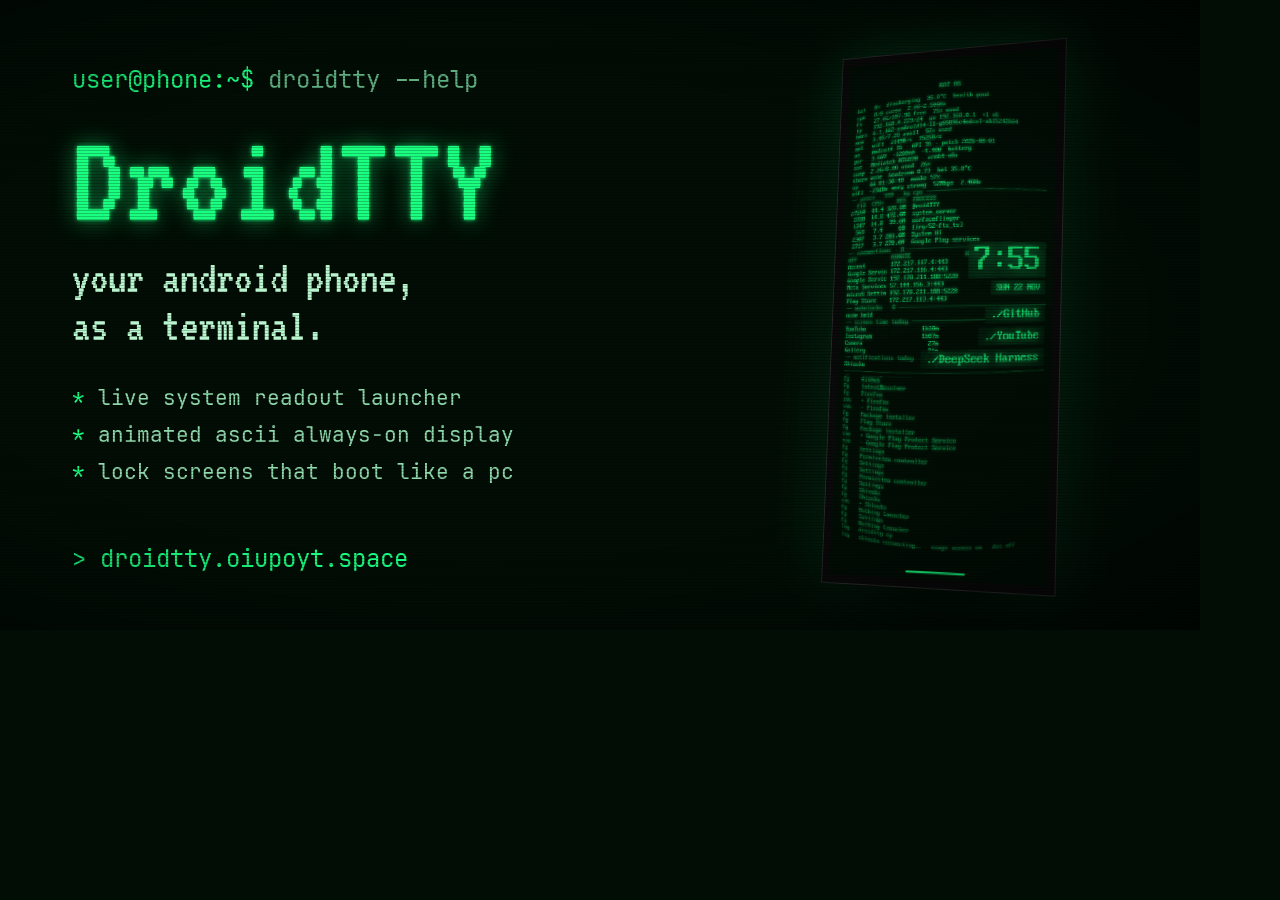
==== tools/og/card.html @ a231eb8a "Site: link preview card for Discord, WhatsApp, Instagram and others" ====
<!doctype html>
<!-- The link-preview card (1200x630). Rendered to site/assets/og.png by tools/og/render.py. -->
<html>
<head>
<meta charset="utf-8">
<style>
@font-face { font-family: "VT323"; src: url("../../site/assets/fonts/vt323_regular.ttf"); }
@font-face { font-family: "JB"; src: url("../../site/assets/fonts/jetbrainsmono_regular.ttf"); }
* { margin: 0; box-sizing: border-box; }
html, body { width: 1200px; height: 630px; overflow: hidden; }
body { background: #020e05; color: #b9f5cf; font-family: "JB", monospace; position: relative; }
/* Scanlines and vignette over everything, like the app's crt effects. */
body::after {
  content: ""; position: absolute; inset: 0; pointer-events: none;
  background:
    repeating-linear-gradient(to bottom, rgba(0,0,0,0.22) 0 1px, transparent 1px 3px),
    radial-gradient(ellipse at 40% 50%, transparent 55%, rgba(0,0,0,0.6) 100%);
}
.copy { position: absolute; left: 72px; top: 64px; width: 640px; }
.prompt { font-size: 24px; color: #5fae80; }
.prompt b { color: #1aff80; font-weight: 400; }
h1 {
  font-family: "VT323", monospace; font-weight: 400; color: #1aff80; font-size: 132px; line-height: 0.9;
  margin-top: 26px; text-shadow: 0 0 22px rgba(26,255,128,0.55), 0 0 4px rgba(26,255,128,0.8);
}
.tag { font-family: "VT323", monospace; font-size: 46px; color: #b9f5cf; line-height: 1.05; margin-top: 14px; }
.list { margin-top: 30px; font-size: 21px; line-height: 1.75; color: #8fd9ac; }
.list span { color: #1aff80; }
.url { position: absolute; left: 72px; bottom: 56px; font-size: 24px; color: #1aff80; }
.url::before { content: "> "; }
/* The phone: the real home screenshot, tilted in 3D. */
.stage { position: absolute; right: 90px; top: 0; width: 360px; height: 630px; perspective: 1400px; }
.phone {
  position: absolute; left: 70px; top: 40px; width: 246px; height: 545px;
  background: #0a0a0a; border: 1px solid #2a2a2a; padding: 8px;
  transform: rotateX(8deg) rotateY(-22deg) rotateZ(2deg);
  box-shadow: 0 40px 90px -20px rgba(0,0,0,0.9), 0 0 60px rgba(26,255,128,0.18);
}
.phone img { width: 100%; height: 100%; object-fit: cover; object-position: top; display: block; }
</style>
</head>
<body>
  <div class="copy">
    <p class="prompt"><b>user@phone:~$</b> droidtty --help</p>
    <h1>DroidTTY</h1>
    <p class="tag">your android phone,<br>as a terminal.</p>
    <p class="list"><span>*</span> live system readout launcher<br><span>*</span> animated ascii always-on display<br><span>*</span> lock screens that boot like a pc</p>
  </div>
  <p class="url">droidtty.oiupoyt.space</p>
  <div class="stage"><div class="phone"><img src="home-green.png" alt=""></div></div>
</body>
</html>
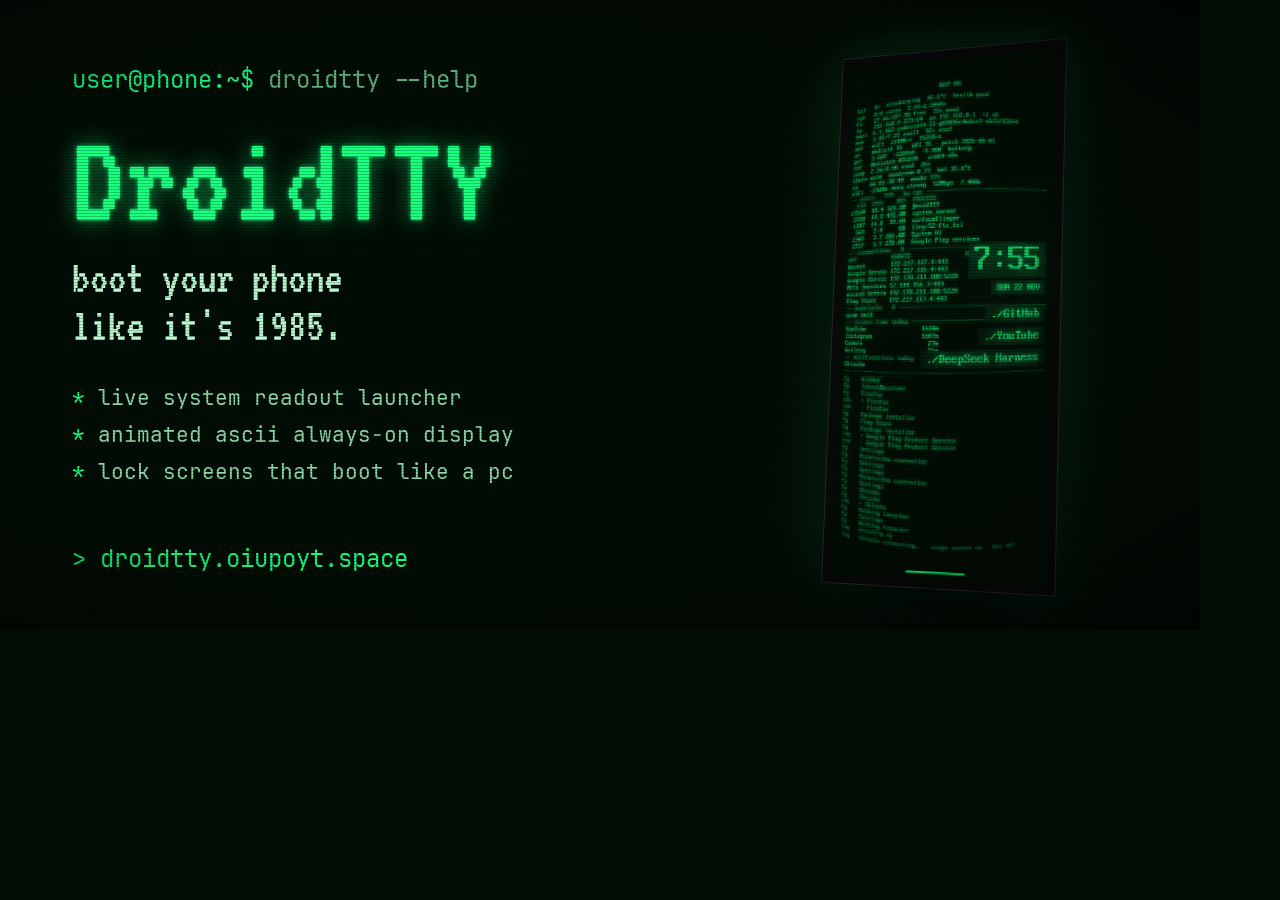
==== commit fcc634c8: "New headline: boot your phone like it's 1985" ====
--- a/tools/og/card.html
+++ b/tools/og/card.html
@@ -37,13 +37,18 @@
   box-shadow: 0 40px 90px -20px rgba(0,0,0,0.9), 0 0 60px rgba(26,255,128,0.18);
 }
 .phone img { width: 100%; height: 100%; object-fit: cover; object-position: top; display: block; }
+/* ?feature: the 1024x500 F-Droid feature graphic, scaled down from the same layout. */
+html.feature, html.feature body { width: 1024px; height: 500px; }
+html.feature body { zoom: 0.794; height: 630px; width: 1290px; }
+html.feature .stage { right: 150px; }
 </style>
+<script>if (location.search === "?feature") document.documentElement.className = "feature";</script>
 </head>
 <body>
   <div class="copy">
     <p class="prompt"><b>user@phone:~$</b> droidtty --help</p>
     <h1>DroidTTY</h1>
-    <p class="tag">your android phone,<br>as a terminal.</p>
+    <p class="tag">boot your phone<br>like it's 1985.</p>
     <p class="list"><span>*</span> live system readout launcher<br><span>*</span> animated ascii always-on display<br><span>*</span> lock screens that boot like a pc</p>
   </div>
   <p class="url">droidtty.oiupoyt.space</p>
